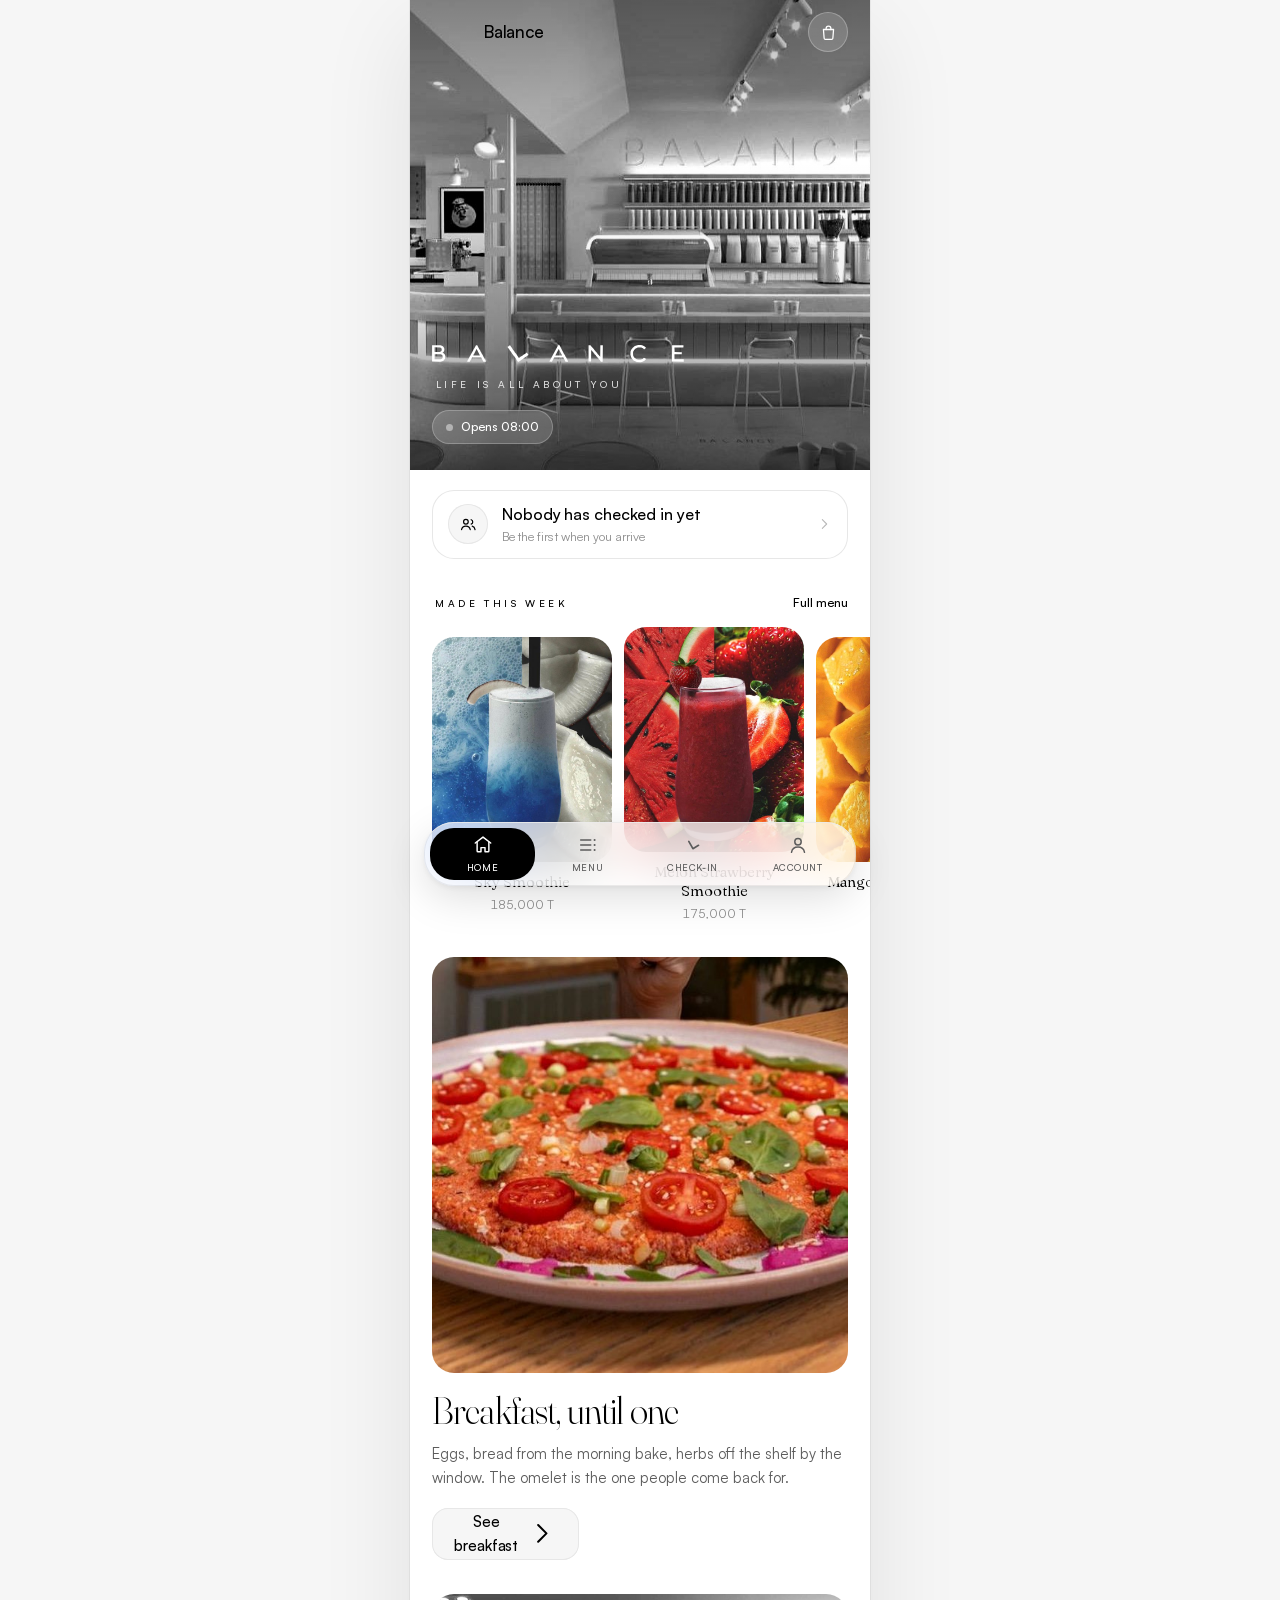
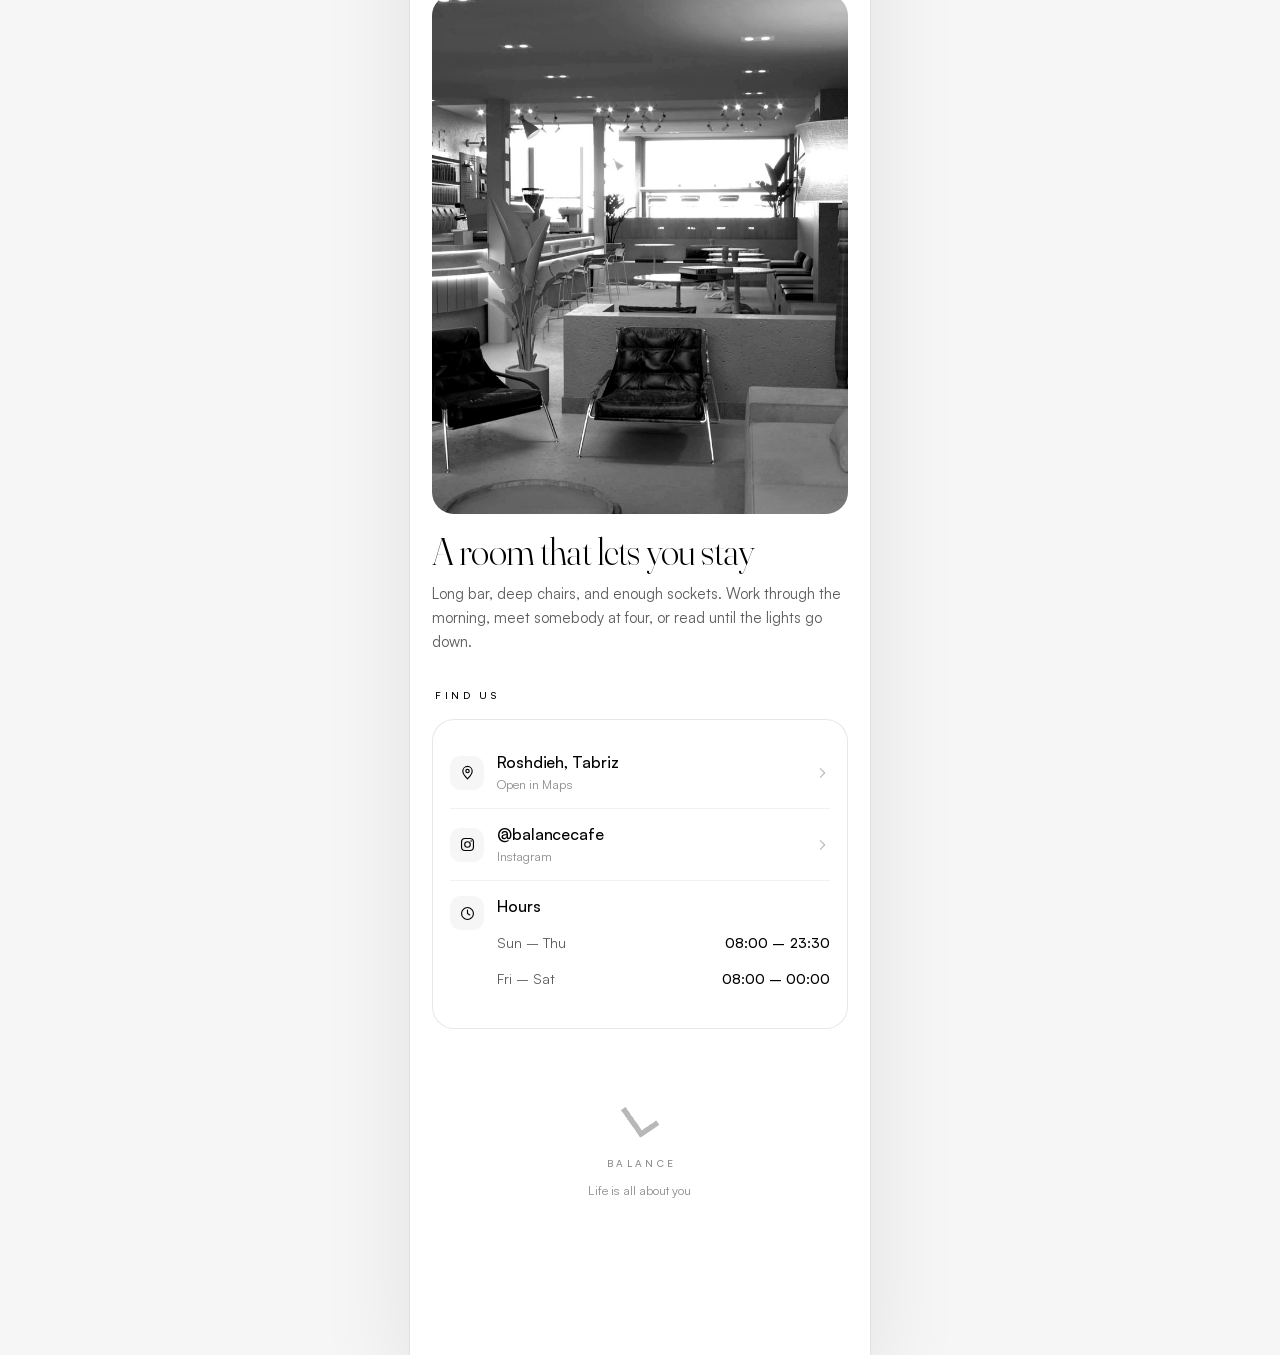
==== index.html @ b6f6a060 "Balance café PWA — menu, ordering, live check-in Monochrome interface with the client's photography " ====
<!doctype html>
<html lang="en">
<head>
<meta charset="utf-8">
<meta name="viewport" content="width=device-width, initial-scale=1, viewport-fit=cover">
<title>Balance — Roshdieh, Tabriz</title>
<meta name="description" content="Balance — coffee and breakfast in Roshdieh, Tabriz. See the menu, order from your table, and check in when you arrive.">

<meta name="theme-color" content="#ffffff">
<meta name="color-scheme" content="light">
<meta name="apple-mobile-web-app-capable" content="yes">
<meta name="mobile-web-app-capable" content="yes">
<meta name="apple-mobile-web-app-status-bar-style" content="default">
<meta name="apple-mobile-web-app-title" content="Balance">
<meta name="format-detection" content="telephone=no">

<link rel="manifest" href="manifest.webmanifest">
<link rel="icon" href="assets/icons/icon-48.png" sizes="48x48" type="image/png">
<link rel="icon" href="assets/icons/icon-192.png" sizes="192x192" type="image/png">
<link rel="apple-touch-icon" href="assets/icons/apple-touch-icon.png">

<meta property="og:type" content="website">
<meta property="og:site_name" content="Balance">
<meta property="og:title" content="Balance — Roshdieh, Tabriz">
<meta property="og:description" content="Coffee, breakfast and a room that lets you stay. Order from your table and check in when you arrive.">
<meta property="og:image" content="assets/brand/og.jpg">
<meta name="twitter:card" content="summary_large_image">

<link rel="preload" as="font" type="font/woff2" crossorigin href="assets/fonts/satoshi-400.woff2">
<link rel="preload" as="font" type="font/woff2" crossorigin href="assets/fonts/satoshi-500.woff2">
<link rel="preload" as="font" type="font/woff2" crossorigin href="assets/fonts/fraunces-latin.woff2">
<link rel="preload" as="image" href="assets/photos/interior-bar@2x.jpg">
<link rel="stylesheet" href="css/app.css">

<style>
  /* Holds a plain white field until the shell mounts, so the first frame is
     the brand rather than a flash of unstyled list. */
  #boot{
    position:fixed;inset:0;z-index:300;background:#fff;
    display:grid;place-items:center;
    transition:opacity .45s ease,visibility .45s;
  }
  #boot i{
    display:block;width:34px;height:34px;border-radius:50%;
    border:1.5px solid #eee;border-top-color:#000;
    animation:bootspin .9s linear infinite;
  }
  @keyframes bootspin{to{transform:rotate(360deg)}}
  html.booted #boot{opacity:0;visibility:hidden}
  @media (prefers-reduced-motion:reduce){ #boot i{animation:none} }
</style>
</head>
<body>

<div id="boot" aria-hidden="true"><i></i></div>

<div id="shell">
  <main id="view"></main>
</div>

<noscript>
  <div style="padding:70px 24px;text-align:center;font-family:system-ui,sans-serif;color:#141414">
    <h1 style="font-weight:400;letter-spacing:.3em">BALANCE</h1>
    <p style="color:#5c5c5c">Please turn on JavaScript to see the menu and order.</p>
    <p style="color:#5c5c5c">Roshdieh, Tabriz &middot; 08:00 – 23:30</p>
    <p><a href="https://instagram.com/balancecafe" style="color:#000">@balancecafe</a></p>
  </div>
</noscript>

<script type="module" src="js/app.js"></script>
</body>
</html>
---- css/app.css ----
/* ==========================================================================
   BALANCE — Tabriz, Roshdieh
   A monochrome interface. The photography is the only colour in the product,
   and that is deliberate: black type, white paper, and the food in full colour.
   ========================================================================== */

/* ------------------------------------------------------------------ fonts */
@font-face{font-family:Satoshi;src:url(../assets/fonts/satoshi-400.woff2)format("woff2");
  font-weight:400;font-style:normal;font-display:swap}
@font-face{font-family:Satoshi;src:url(../assets/fonts/satoshi-500.woff2)format("woff2");
  font-weight:500;font-style:normal;font-display:swap}
@font-face{font-family:Satoshi;src:url(../assets/fonts/satoshi-700.woff2)format("woff2");
  font-weight:600 700;font-style:normal;font-display:swap}
@font-face{font-family:Fraunces;src:url(../assets/fonts/fraunces-latin.woff2)format("woff2");
  font-weight:100 900;font-style:normal;font-display:swap}

/* ------------------------------------------------------------------ tokens */
:root{
  --ink:#000;
  --body:#141414;
  --grey-1:#5c5c5c;
  --grey-2:#8c8c8c;
  --grey-3:#b8b8b8;
  --line:#e7e7e7;
  --line-2:#f0f0f0;
  --surface:#f6f6f6;
  --paper:#fff;

  --sans:Satoshi,-apple-system,BlinkMacSystemFont,"SF Pro Text",system-ui,sans-serif;
  --serif:Fraunces,"Times New Roman",Georgia,serif;

  --gutter:22px;
  --shell:460px;

  --r-sm:10px; --r-md:16px; --r-lg:22px; --r-xl:30px;

  --safe-b:env(safe-area-inset-bottom,0px);
  --safe-t:env(safe-area-inset-top,0px);
  --tabbar-h:64px;
  --bar-h:calc(var(--safe-t) + 64px);
  /* everything that must clear the floating tab pill measures from here */
  --dock:calc(var(--tabbar-h) + var(--safe-b) + 22px);

  --glass-bg:rgba(255,255,255,.70);
  --glass-edge:rgba(255,255,255,.85);
  --glass-line:rgba(0,0,0,.07);
  --glass-blur:blur(26px) saturate(180%);

  --shadow-1:0 1px 2px rgba(0,0,0,.05);
  --shadow-2:0 6px 20px rgba(0,0,0,.07),0 1px 2px rgba(0,0,0,.05);
  --shadow-3:0 12px 40px rgba(0,0,0,.13),0 2px 6px rgba(0,0,0,.06);
}

/* ------------------------------------------------------------------- reset */
*,*::before,*::after{box-sizing:border-box}
html{-webkit-text-size-adjust:100%;text-size-adjust:100%}
body{
  margin:0;background:var(--surface);color:var(--body);
  font:400 15px/1.55 var(--sans);letter-spacing:0;
  -webkit-font-smoothing:antialiased;-moz-osx-font-smoothing:grayscale;
  overscroll-behavior-y:none;
}
h1,h2,h3,h4,p,figure,ul,ol{margin:0;padding:0}
ul,ol{list-style:none}
img,svg{display:block;max-width:100%}
button,input,textarea,select{font:inherit;color:inherit;margin:0}
button{background:none;border:0;padding:0;cursor:pointer;-webkit-tap-highlight-color:transparent}
a{color:inherit;text-decoration:none;-webkit-tap-highlight-color:transparent}
:focus-visible{outline:2px solid var(--ink);outline-offset:3px;border-radius:4px}
::selection{background:var(--ink);color:#fff}

/* ------------------------------------------------------------------- shell */
/* On a phone the app is the page. On a desktop it sits in a calm surround
   rather than stretching a tab bar across 1600px. */
#shell{
  position:relative;width:100%;max-width:var(--shell);margin:0 auto;
  min-height:100svh;background:var(--paper);
  box-shadow:0 0 0 1px rgba(0,0,0,.05),0 30px 90px rgba(0,0,0,.09);
  overflow-x:clip;
}
@media (min-width:520px){ body{padding:0} #shell{min-height:100svh} }

#view{padding-bottom:calc(var(--dock) + 26px);transition:padding-bottom .3s ease}
/* While the order dock is up it eats another band of the screen. */
#shell[data-dock="1"] #view{padding-bottom:calc(var(--dock) + 94px)}
/* Every screen but Home starts below the bar; Home runs its hero underneath. */
#shell:not([data-hero="1"]) #view{padding-top:var(--bar-h)}

/* ------------------------------------------------------------------ typography */
.display{
  font-family:var(--serif);font-weight:300;color:var(--ink);
  font-size:clamp(30px,8.6vw,38px);line-height:1.06;letter-spacing:-.022em;
  font-variation-settings:"opsz" 120,"wght" 300;
}
.title{font-size:21px;line-height:1.2;letter-spacing:-.014em;font-weight:500;color:var(--ink)}
.headline{font-size:16px;line-height:1.3;letter-spacing:-.006em;font-weight:500;color:var(--ink)}
.body{font-size:15px;line-height:1.6;color:var(--grey-1)}
.caption{font-size:12.5px;line-height:1.45;letter-spacing:.004em;color:var(--grey-2)}

/* The wide-tracked label is the logo's voice, reused as a system element. */
.label{
  font-size:10px;font-weight:500;text-transform:uppercase;
  letter-spacing:.34em;text-indent:.34em;color:var(--grey-2);
}
.label--ink{color:var(--ink)}

.serif{font-family:var(--serif);font-weight:300;font-variation-settings:"opsz" 40,"wght" 320}

/* Tabular figures keep prices and timers from shifting width as they change. */
.num{font-variant-numeric:tabular-nums;font-feature-settings:"tnum" 1}

/* ------------------------------------------------------------------ layout */
.pad{padding-inline:var(--gutter)}
.stack>*+*{margin-top:var(--gap,14px)}
.row{display:flex;align-items:center;gap:12px}
.row--between{justify-content:space-between}
.grow{flex:1;min-width:0}
.truncate{overflow:hidden;text-overflow:ellipsis;white-space:nowrap}
.hr{height:1px;background:var(--line);border:0}
.section{padding-block:34px}
.section+.section{padding-top:0}

.sect-head{display:flex;align-items:baseline;justify-content:space-between;gap:14px;margin-bottom:16px}

/* ------------------------------------------------------------------ header */
.appbar{
  position:fixed;top:0;left:50%;transform:translateX(-50%);
  width:100%;max-width:var(--shell);z-index:60;
  padding:calc(var(--safe-t) + 12px) var(--gutter) 12px;
  display:flex;align-items:center;gap:12px;
  /* Heavier than the tab bar: this one has to carry text over photography. */
  background:rgba(255,255,255,.82);backdrop-filter:var(--glass-blur);
  -webkit-backdrop-filter:var(--glass-blur);
  /* Scroll edge effect, not a hard rule — the line only earns its keep once
     content is actually passing underneath. */
  border-bottom:1px solid transparent;
  transition:border-color .25s ease,background .25s ease;
}
.appbar[data-scrolled="1"]{border-bottom-color:var(--glass-line)}
.appbar[data-hero="1"]:not([data-scrolled="1"]){
  background:transparent;backdrop-filter:none;-webkit-backdrop-filter:none;
}
.appbar[data-hero="1"]:not([data-scrolled="1"]) .gbtn{
  color:#fff;background:rgba(255,255,255,.15);
  box-shadow:inset 0 0 0 1px rgba(255,255,255,.26);
}
.appbar[data-hero="1"]:not([data-scrolled="1"]) .gbtn__badge{
  background:#fff;color:var(--ink);box-shadow:0 0 0 2px rgba(0,0,0,.22);
}
.appbar__title{
  flex:1;min-width:0;font-size:17px;font-weight:500;letter-spacing:-.01em;color:var(--ink);
  opacity:0;transform:translateY(6px);transition:opacity .28s ease,transform .28s ease;
}
.appbar[data-scrolled="1"] .appbar__title{opacity:1;transform:none}
.appbar__mark{display:block;width:104px;color:var(--ink);flex:none}
.appbar__mark svg{width:100%;height:auto}

/* round glass control, used for back and bag */
.gbtn{
  width:40px;height:40px;flex:none;border-radius:50%;
  display:grid;place-items:center;position:relative;color:var(--ink);
  background:rgba(255,255,255,.6);
  box-shadow:inset 0 0 0 1px var(--glass-line);
  backdrop-filter:blur(14px) saturate(160%);-webkit-backdrop-filter:blur(14px) saturate(160%);
  transition:transform .12s ease,background .2s ease;
}
.gbtn:active{transform:scale(.9);background:rgba(0,0,0,.06)}
/* The circle is 40px; the finger gets 50px. */
.gbtn::after{content:"";position:absolute;inset:-5px;border-radius:50%}
.gbtn svg{width:19px;height:19px}
.gbtn__badge{
  position:absolute;top:-3px;right:-3px;min-width:18px;height:18px;padding:0 5px;
  border-radius:9px;background:var(--ink);color:#fff;
  font-size:10.5px;font-weight:700;line-height:18px;text-align:center;
  box-shadow:0 0 0 2px var(--paper);
  animation:pop .34s cubic-bezier(.2,1.5,.4,1);
}
@keyframes pop{0%{transform:scale(.4)}100%{transform:scale(1)}}

/* ------------------------------------------------------------- tab bar */
.tabbar{
  position:fixed;left:50%;bottom:calc(var(--safe-b) + 14px);
  transform:translateX(-50%);
  width:min(calc(var(--shell) - 28px),calc(100vw - 28px));
  height:var(--tabbar-h);z-index:80;
  display:grid;grid-template-columns:repeat(4,1fr);align-items:center;
  padding:6px;border-radius:var(--r-xl);
  background:var(--glass-bg);
  backdrop-filter:var(--glass-blur);-webkit-backdrop-filter:var(--glass-blur);
  box-shadow:var(--shadow-3),inset 0 0 0 1px var(--glass-line),
             inset 0 1px 0 var(--glass-edge);
  isolation:isolate;
}
/* the black pill that travels between tabs */
.tabbar__pill{
  position:absolute;top:6px;bottom:6px;left:0;width:0;
  border-radius:calc(var(--r-xl) - 6px);background:var(--ink);
  z-index:-1;will-change:transform,width;
}
.tab{
  position:relative;height:100%;border-radius:calc(var(--r-xl) - 6px);
  display:flex;flex-direction:column;align-items:center;justify-content:center;gap:4px;
  color:var(--grey-1);transition:color .22s ease;
}
.tab[aria-selected="true"]{color:#fff}
.tab__icon{width:22px;height:22px;transition:transform .2s cubic-bezier(.2,.9,.3,1)}
.tab:active .tab__icon{transform:scale(.86)}
.tab[aria-selected="true"] .tab__icon{transform:translateY(-.5px)}
.tab__label{font-size:9.5px;font-weight:500;letter-spacing:.055em;text-transform:uppercase}
.tab__dot{
  position:absolute;top:9px;right:calc(50% - 17px);width:6px;height:6px;border-radius:50%;
  background:var(--ink);box-shadow:0 0 0 2px rgba(255,255,255,.9);
}
.tab[aria-selected="true"] .tab__dot{background:#fff;box-shadow:0 0 0 2px var(--ink)}

/* --------------------------------------------------------- order dock */
/* Rises above the tab pill when the bag has something in it — the same idea
   as a now-playing bar: always reachable, never in the way. */
.dock{
  position:fixed;left:50%;bottom:calc(var(--safe-b) + 14px + var(--tabbar-h) + 10px);
  transform:translateX(-50%) translateY(140%);
  width:min(calc(var(--shell) - 28px),calc(100vw - 28px));
  z-index:79;border-radius:var(--r-lg);overflow:hidden;
  background:var(--ink);color:#fff;box-shadow:var(--shadow-3);
  display:flex;align-items:center;gap:12px;padding:12px 16px;
  transition:transform .42s cubic-bezier(.22,1,.28,1),opacity .3s ease;
  opacity:0;pointer-events:none;
}
.dock[data-open="1"]{transform:translateX(-50%) translateY(0);opacity:1;pointer-events:auto}
.dock__count{
  width:26px;height:26px;border-radius:50%;background:#fff;color:var(--ink);flex:none;
  display:grid;place-items:center;font-size:12px;font-weight:700;
}
.dock__go{display:flex;align-items:center;gap:6px;font-size:13px;font-weight:500;opacity:.9}
.dock:active{transform:translateX(-50%) scale(.985)}

/* ------------------------------------------------------------------ buttons */
.btn{
  display:inline-flex;align-items:center;justify-content:center;gap:8px;
  height:52px;padding:0 22px;border-radius:var(--r-md);
  font-size:15px;font-weight:500;letter-spacing:-.005em;
  transition:transform .12s ease,opacity .2s ease,background .2s ease;
  user-select:none;
}
.btn:active{transform:scale(.975)}
.btn--primary{background:var(--ink);color:#fff}
.btn--ghost{background:var(--surface);color:var(--ink);box-shadow:inset 0 0 0 1px var(--line)}
.btn--full{width:100%}
.btn[disabled]{opacity:.35;pointer-events:none}
.btn--sm{height:40px;padding:0 16px;font-size:13.5px;border-radius:var(--r-sm)}

/* pressable surface used by every tappable card and row */
.press{transition:transform .13s cubic-bezier(.2,.9,.3,1),background .18s ease}
.press:active{transform:scale(.985)}

/* ------------------------------------------------------------------ chips */
.chips{
  display:flex;gap:8px;overflow-x:auto;scrollbar-width:none;
  padding-inline:var(--gutter);scroll-padding-inline:var(--gutter);
  -webkit-overflow-scrolling:touch;
}
.chips::-webkit-scrollbar{display:none}
.chip{
  flex:none;height:36px;padding:0 15px;border-radius:18px;
  font-size:13px;font-weight:500;letter-spacing:-.003em;color:var(--grey-1);
  background:var(--surface);box-shadow:inset 0 0 0 1px var(--line);
  display:inline-flex;align-items:center;
  transition:transform .13s ease,background .2s ease,color .2s ease,box-shadow .2s ease;
}
.chip:active{transform:scale(.94)}
.chip[aria-pressed="true"]{background:var(--ink);color:#fff;box-shadow:none}

/* The category rail parks directly under the app bar, never behind it. */
.menurail{
  position:sticky;top:var(--bar-h);z-index:50;padding-block:10px;
  background:rgba(255,255,255,.82);
  backdrop-filter:var(--glass-blur);-webkit-backdrop-filter:var(--glass-blur);
  border-bottom:1px solid var(--glass-line);
}

/* ------------------------------------------------------------------ cards */
.card{background:var(--paper);border-radius:var(--r-lg);box-shadow:inset 0 0 0 1px var(--line)}
.card--pad{padding:18px}
.tile{border-radius:var(--r-lg);overflow:hidden;background:var(--surface);position:relative}
.tile img{width:100%;height:100%;object-fit:cover}

/* skeleton shimmer while a photo decodes */
.ph{background:var(--surface);position:relative;overflow:hidden}
.ph::after{
  content:"";position:absolute;inset:0;transform:translateX(-100%);
  background:linear-gradient(90deg,transparent,rgba(0,0,0,.045),transparent);
  animation:shimmer 1.5s infinite;
}
@keyframes shimmer{100%{transform:translateX(100%)}}
img.fade{opacity:0;transition:opacity .5s ease}
img.fade.in{opacity:1}

/* ------------------------------------------------------------------ hero */
.hero{position:relative;isolation:isolate}
.hero__img{width:100%;height:min(64svh,470px);min-height:310px;
  object-fit:cover;object-position:50% 48%}
.hero::after{
  content:"";position:absolute;inset:0;z-index:1;pointer-events:none;
  background:linear-gradient(180deg,rgba(0,0,0,.30) 0%,rgba(0,0,0,0) 34%,
             rgba(0,0,0,.05) 62%,rgba(0,0,0,.62) 100%);
}
.hero__body{
  position:absolute;left:0;right:0;bottom:0;z-index:2;
  padding:0 var(--gutter) 26px;color:#fff;
}
.hero__mark{display:block;width:min(72%,252px);color:#fff;margin-bottom:14px}
.hero__mark svg{width:100%;height:auto}
.hero__tag{
  font-size:10px;font-weight:500;letter-spacing:.36em;text-indent:.36em;
  text-transform:uppercase;color:rgba(255,255,255,.82);
}

/* live open/closed status */
.status{
  display:inline-flex;align-items:center;gap:8px;height:34px;padding:0 14px;
  border-radius:17px;background:rgba(255,255,255,.16);color:#fff;
  backdrop-filter:blur(12px) saturate(160%);-webkit-backdrop-filter:blur(12px) saturate(160%);
  box-shadow:inset 0 0 0 1px rgba(255,255,255,.24);
  font-size:12.5px;font-weight:500;letter-spacing:-.002em;
}
.status__dot{width:7px;height:7px;border-radius:50%;background:#fff;flex:none}
.status__dot--live{animation:breathe 2.6s ease-in-out infinite}
@keyframes breathe{0%,100%{opacity:1;transform:scale(1)}50%{opacity:.4;transform:scale(.8)}}
.status--closed .status__dot{background:rgba(255,255,255,.45);animation:none}

/* ------------------------------------------------------------ menu list */
.mrow{display:flex;gap:14px;align-items:flex-start;padding:15px 0;width:100%;text-align:left}
.mrow+.mrow{border-top:1px solid var(--line-2)}
.mrow__thumb{width:66px;height:66px;flex:none;border-radius:14px;overflow:hidden;background:var(--surface)}
.mrow__thumb img{width:100%;height:100%;object-fit:cover}
.mrow__name{
  font-family:var(--serif);font-weight:350;font-size:17px;line-height:1.22;
  letter-spacing:-.006em;color:var(--ink);font-variation-settings:"opsz" 36,"wght" 360;
}
.mrow__desc{margin-top:4px;font-size:12.5px;line-height:1.45;color:var(--grey-2)}
.mrow__price{font-size:13.5px;font-weight:500;color:var(--ink);white-space:nowrap;padding-top:2px}
.mrow__add{
  width:30px;height:30px;border-radius:50%;flex:none;display:grid;place-items:center;
  background:var(--surface);color:var(--ink);box-shadow:inset 0 0 0 1px var(--line);
  transition:transform .14s cubic-bezier(.2,.9,.3,1),background .2s ease,color .2s ease;
}
.mrow__add:active{transform:scale(.85);background:var(--ink);color:#fff}
.mrow__add svg{width:14px;height:14px}
.mrow[data-soldout="1"]{opacity:.42;pointer-events:none}

.tagline{font-size:9.5px;font-weight:500;letter-spacing:.2em;text-transform:uppercase;color:var(--grey-3)}

/* horizontal feature rail */
.rail{
  display:flex;gap:12px;overflow-x:auto;scroll-snap-type:x mandatory;
  padding-inline:var(--gutter);scroll-padding-inline:var(--gutter);
  scrollbar-width:none;-webkit-overflow-scrolling:touch;
}
.rail::-webkit-scrollbar{display:none}
.rail>*{scroll-snap-align:start;flex:none}
.fcard{width:180px}
.fcard__img{width:180px;aspect-ratio:4/5;border-radius:var(--r-lg);overflow:hidden;background:var(--surface)}
.fcard__img img{width:100%;height:100%;object-fit:cover}
.fcard__name{
  margin-top:11px;font-family:var(--serif);font-size:15px;font-weight:350;line-height:1.25;
  color:var(--ink);font-variation-settings:"opsz" 30,"wght" 360;
}
.fcard__price{margin-top:3px;font-size:12.5px;color:var(--grey-2)}

/* ------------------------------------------------------------- check-in */
.ci-toggle{
  position:relative;width:100%;aspect-ratio:1/.56;border-radius:28px;overflow:hidden;
  background:var(--surface);box-shadow:inset 0 0 0 1px var(--line);
  display:grid;place-items:center;
  transition:box-shadow .3s ease;
  -webkit-tap-highlight-color:transparent;
}
.ci-toggle__fill{
  position:absolute;inset:0;background:var(--ink);border-radius:28px;
  transform:scale(.2);opacity:0;
  transition:transform .55s cubic-bezier(.2,1,.3,1),opacity .32s ease;
}
.ci-toggle[data-on="1"] .ci-toggle__fill{transform:scale(1);opacity:1}
.ci-toggle__body{position:relative;z-index:1;display:grid;place-items:center;gap:12px;text-align:center;padding:20px}
.ci-toggle__mark{display:block;width:52px;color:var(--ink);
  transition:color .35s ease,transform .5s cubic-bezier(.2,1.4,.4,1)}
.ci-toggle__mark svg{width:100%;height:auto}
.ci-toggle[data-on="1"] .ci-toggle__mark{color:#fff;transform:scale(1.08)}
.ci-toggle__text{font-size:11px;font-weight:500;letter-spacing:.3em;text-indent:.3em;
  text-transform:uppercase;color:var(--grey-1);transition:color .35s ease}
.ci-toggle[data-on="1"] .ci-toggle__text{color:rgba(255,255,255,.9)}
.ci-toggle__since{font-size:12.5px;color:var(--grey-2);transition:color .35s ease}
.ci-toggle[data-on="1"] .ci-toggle__since{color:rgba(255,255,255,.65)}
.ci-toggle:active{transform:scale(.985)}

.avatar{
  width:40px;height:40px;border-radius:50%;flex:none;display:grid;place-items:center;
  background:var(--surface);box-shadow:inset 0 0 0 1px var(--line);
  font-size:13px;font-weight:600;color:var(--ink);letter-spacing:.01em;
}
.avatar--me{background:var(--ink);color:#fff;box-shadow:none}
.avatar--sm{width:30px;height:30px;font-size:11px}
.avatar svg{width:18px;height:18px}
.avatar--sm svg{width:14px;height:14px}
.stackavatars{display:flex}
.stackavatars .avatar{margin-left:-10px;box-shadow:0 0 0 2px var(--paper),inset 0 0 0 1px var(--line)}
.stackavatars .avatar:first-child{margin-left:0}
.stackavatars .avatar--me{box-shadow:0 0 0 2px var(--paper)}

.person{display:flex;align-items:center;gap:12px;padding:11px 0}
.person+.person{border-top:1px solid var(--line-2)}
.person__name{font-size:14.5px;font-weight:500;color:var(--ink);letter-spacing:-.005em}
.person__meta{font-size:12px;color:var(--grey-2);margin-top:1px}
.person__tag{
  font-size:10.5px;font-weight:500;letter-spacing:.06em;text-transform:uppercase;
  color:var(--grey-1);background:var(--surface);border-radius:8px;padding:4px 8px;flex:none;
  box-shadow:inset 0 0 0 1px var(--line);
}

/* ------------------------------------------------------------------ sheet */
.scrim{
  position:fixed;inset:0;z-index:100;background:rgba(0,0,0,.42);
  opacity:0;transition:opacity .34s ease;
  backdrop-filter:blur(2px);-webkit-backdrop-filter:blur(2px);
}
.scrim[data-open="1"]{opacity:1}
.sheet{
  position:fixed;left:50%;bottom:0;z-index:101;
  width:100%;max-width:var(--shell);
  transform:translateX(-50%) translateY(100%);
  background:var(--paper);border-radius:26px 26px 0 0;
  box-shadow:0 -12px 44px rgba(0,0,0,.2);
  max-height:min(92svh,860px);display:flex;flex-direction:column;
  will-change:transform;touch-action:none;
}
.sheet__grip{padding:10px 0 4px;display:grid;place-items:center;flex:none;cursor:grab}
.sheet__grip i{display:block;width:38px;height:5px;border-radius:3px;background:var(--line)}
.sheet__scroll{overflow-y:auto;-webkit-overflow-scrolling:touch;overscroll-behavior:contain;
  padding-bottom:calc(var(--safe-b) + 18px);touch-action:pan-y}
.sheet__foot{
  flex:none;padding:12px var(--gutter) calc(var(--safe-b) + 14px);
  background:var(--glass-bg);backdrop-filter:var(--glass-blur);
  -webkit-backdrop-filter:var(--glass-blur);border-top:1px solid var(--glass-line);
}

/* option pickers inside the sheet */
.opts{display:flex;flex-wrap:wrap;gap:8px}
.opt{
  height:40px;padding:0 15px;border-radius:12px;font-size:13.5px;font-weight:500;
  background:var(--surface);color:var(--grey-1);box-shadow:inset 0 0 0 1px var(--line);
  display:inline-flex;align-items:center;gap:7px;
  transition:transform .13s ease,background .2s,color .2s,box-shadow .2s;
}
.opt:active{transform:scale(.95)}
.opt[aria-pressed="true"]{background:var(--ink);color:#fff;box-shadow:none}
.opt__plus{font-size:11px;opacity:.6;font-variant-numeric:tabular-nums}

.stepper{display:inline-flex;align-items:center;gap:2px;background:var(--surface);
  border-radius:13px;padding:4px;box-shadow:inset 0 0 0 1px var(--line)}
.stepper button{width:34px;height:34px;border-radius:10px;display:grid;place-items:center;
  color:var(--ink);transition:background .18s ease,transform .12s ease}
.stepper button:active{background:rgba(0,0,0,.07);transform:scale(.92)}
.stepper button[disabled]{opacity:.3;pointer-events:none}
.stepper span{min-width:26px;text-align:center;font-size:15px;font-weight:600;
  font-variant-numeric:tabular-nums}

/* ------------------------------------------------------------------ forms */
.field{display:block}
.field__label{font-size:11px;font-weight:500;letter-spacing:.16em;text-transform:uppercase;
  color:var(--grey-2);margin-bottom:7px;display:block}
.input,textarea.input{
  width:100%;height:50px;padding:0 15px;border-radius:14px;border:0;
  background:var(--surface);box-shadow:inset 0 0 0 1px var(--line);
  font-size:15px;color:var(--ink);
  transition:box-shadow .2s ease,background .2s ease;
}
textarea.input{height:auto;padding:14px 15px;line-height:1.5;resize:none}
.input::placeholder{color:var(--grey-3)}
/* Focusing a field must not park it behind the tab bar or the app bar. */
.input,textarea.input,.opt,.chip{
  scroll-margin-bottom:calc(var(--dock) + 24px);
  scroll-margin-top:calc(var(--bar-h) + 70px);
}
.input:focus{outline:0;box-shadow:inset 0 0 0 1.5px var(--ink);background:var(--paper)}
.input[aria-invalid="true"]{box-shadow:inset 0 0 0 1.5px var(--ink);background:#fafafa}
.field__err{font-size:12px;color:var(--ink);margin-top:6px;font-weight:500}

.switch{
  width:50px;height:30px;border-radius:15px;background:var(--line);flex:none;position:relative;
  transition:background .28s cubic-bezier(.2,.9,.3,1);
}
.switch[aria-checked="true"]{background:var(--ink)}
.switch i{
  position:absolute;top:3px;left:3px;width:24px;height:24px;border-radius:50%;background:#fff;
  box-shadow:0 1px 3px rgba(0,0,0,.25);
  transition:transform .32s cubic-bezier(.2,1.3,.35,1),width .18s ease;
}
.switch[aria-checked="true"] i{transform:translateX(20px)}
.switch:active i{width:28px}
.switch[aria-checked="true"]:active i{transform:translateX(16px)}

/* --------------------------------------------------------------- list rows */
.lrow{display:flex;align-items:center;gap:13px;width:100%;padding:15px 0;text-align:left}
.lrow+.lrow{border-top:1px solid var(--line-2)}
.lrow__icon{width:34px;height:34px;border-radius:11px;flex:none;display:grid;place-items:center;
  background:var(--surface);color:var(--ink)}
.lrow__icon svg{width:17px;height:17px}
.lrow__chev{color:var(--grey-3);flex:none}
.lrow__chev svg{width:16px;height:16px}

/* ------------------------------------------------------------------ toast */
.toasts{
  position:fixed;left:50%;transform:translateX(-50%);
  bottom:calc(var(--dock) + 66px);z-index:120;
  width:min(calc(var(--shell) - 40px),calc(100vw - 40px));
  display:flex;flex-direction:column;gap:8px;pointer-events:none;
}
.toast{
  background:rgba(0,0,0,.9);color:#fff;border-radius:15px;padding:13px 16px;
  font-size:13.5px;font-weight:500;letter-spacing:-.004em;
  box-shadow:var(--shadow-3);
  backdrop-filter:blur(16px);-webkit-backdrop-filter:blur(16px);
  display:flex;align-items:center;gap:10px;
  animation:toastIn .46s cubic-bezier(.2,1.2,.3,1);
}
.toast[data-out="1"]{animation:toastOut .3s ease forwards}
@keyframes toastIn{from{transform:translateY(18px) scale(.94);opacity:0}}
@keyframes toastOut{to{transform:translateY(10px) scale(.97);opacity:0}}
.toast svg{width:16px;height:16px;flex:none;opacity:.9}

/* ------------------------------------------------------------------ misc */
.empty{padding:52px 20px;text-align:center}
.empty__mark{display:block;width:38px;margin:0 auto 18px;color:var(--grey-3)}
.empty__mark svg{width:100%;height:auto}

.receipt{
  background:var(--ink);color:#fff;border-radius:var(--r-lg);padding:24px;
  position:relative;overflow:hidden;
}
.receipt__code{
  font-family:var(--serif);font-size:44px;line-height:1;font-weight:300;letter-spacing:.03em;
  font-variation-settings:"opsz" 144,"wght" 300;font-variant-numeric:tabular-nums;
}
.receipt__mark{display:block;position:absolute;right:-14px;bottom:-18px;width:120px;
  color:rgba(255,255,255,.07)}
.receipt__mark svg{width:100%;height:auto}

.pillbar{display:inline-flex;background:var(--surface);border-radius:14px;padding:4px;
  box-shadow:inset 0 0 0 1px var(--line);gap:4px;width:100%}
.pillbar button{flex:1;height:40px;border-radius:11px;font-size:13.5px;font-weight:500;
  color:var(--grey-1);transition:background .22s ease,color .22s ease,transform .12s ease}
.pillbar button:active{transform:scale(.97)}
.pillbar button[aria-pressed="true"]{background:var(--ink);color:#fff}

.dl{display:flex;justify-content:space-between;gap:16px;font-size:14px;padding:7px 0}
.dl dt{color:var(--grey-1)}
.dl dd{margin:0;color:var(--ink);font-weight:500;text-align:right}
.dl--total{font-size:16px;padding-top:13px;border-top:1px solid var(--line);margin-top:7px}

.note{font-size:12.5px;line-height:1.5;color:var(--grey-2);background:var(--surface);
  border-radius:14px;padding:13px 15px}

/* view transition — enter along the axis of travel */
.viewin{animation:viewIn .34s cubic-bezier(.22,1,.32,1)}
@keyframes viewIn{from{opacity:0;transform:translateY(9px)}}

/* ------------------------------------------------------- a11y preferences */
@media (prefers-reduced-transparency:reduce){
  :root{--glass-bg:#fff;--glass-blur:none}
  .tabbar,.appbar,.gbtn,.sheet__foot{backdrop-filter:none;-webkit-backdrop-filter:none;background:#fff}
  .status{background:rgba(0,0,0,.55);backdrop-filter:none;-webkit-backdrop-filter:none}
}
@media (prefers-contrast:more){
  :root{--grey-1:#333;--grey-2:#4a4a4a;--grey-3:#6a6a6a;--line:#8a8a8a;--line-2:#9a9a9a}
  .tabbar,.appbar{background:#fff}
}
@media (prefers-reduced-motion:reduce){
  *,*::before,*::after{
    animation-duration:.01ms!important;animation-iteration-count:1!important;
    transition-duration:.01ms!important;scroll-behavior:auto!important;
  }
  .dock{transition:opacity .15s ease!important}
  .dock[data-open="1"]{transform:translateX(-50%)}
}
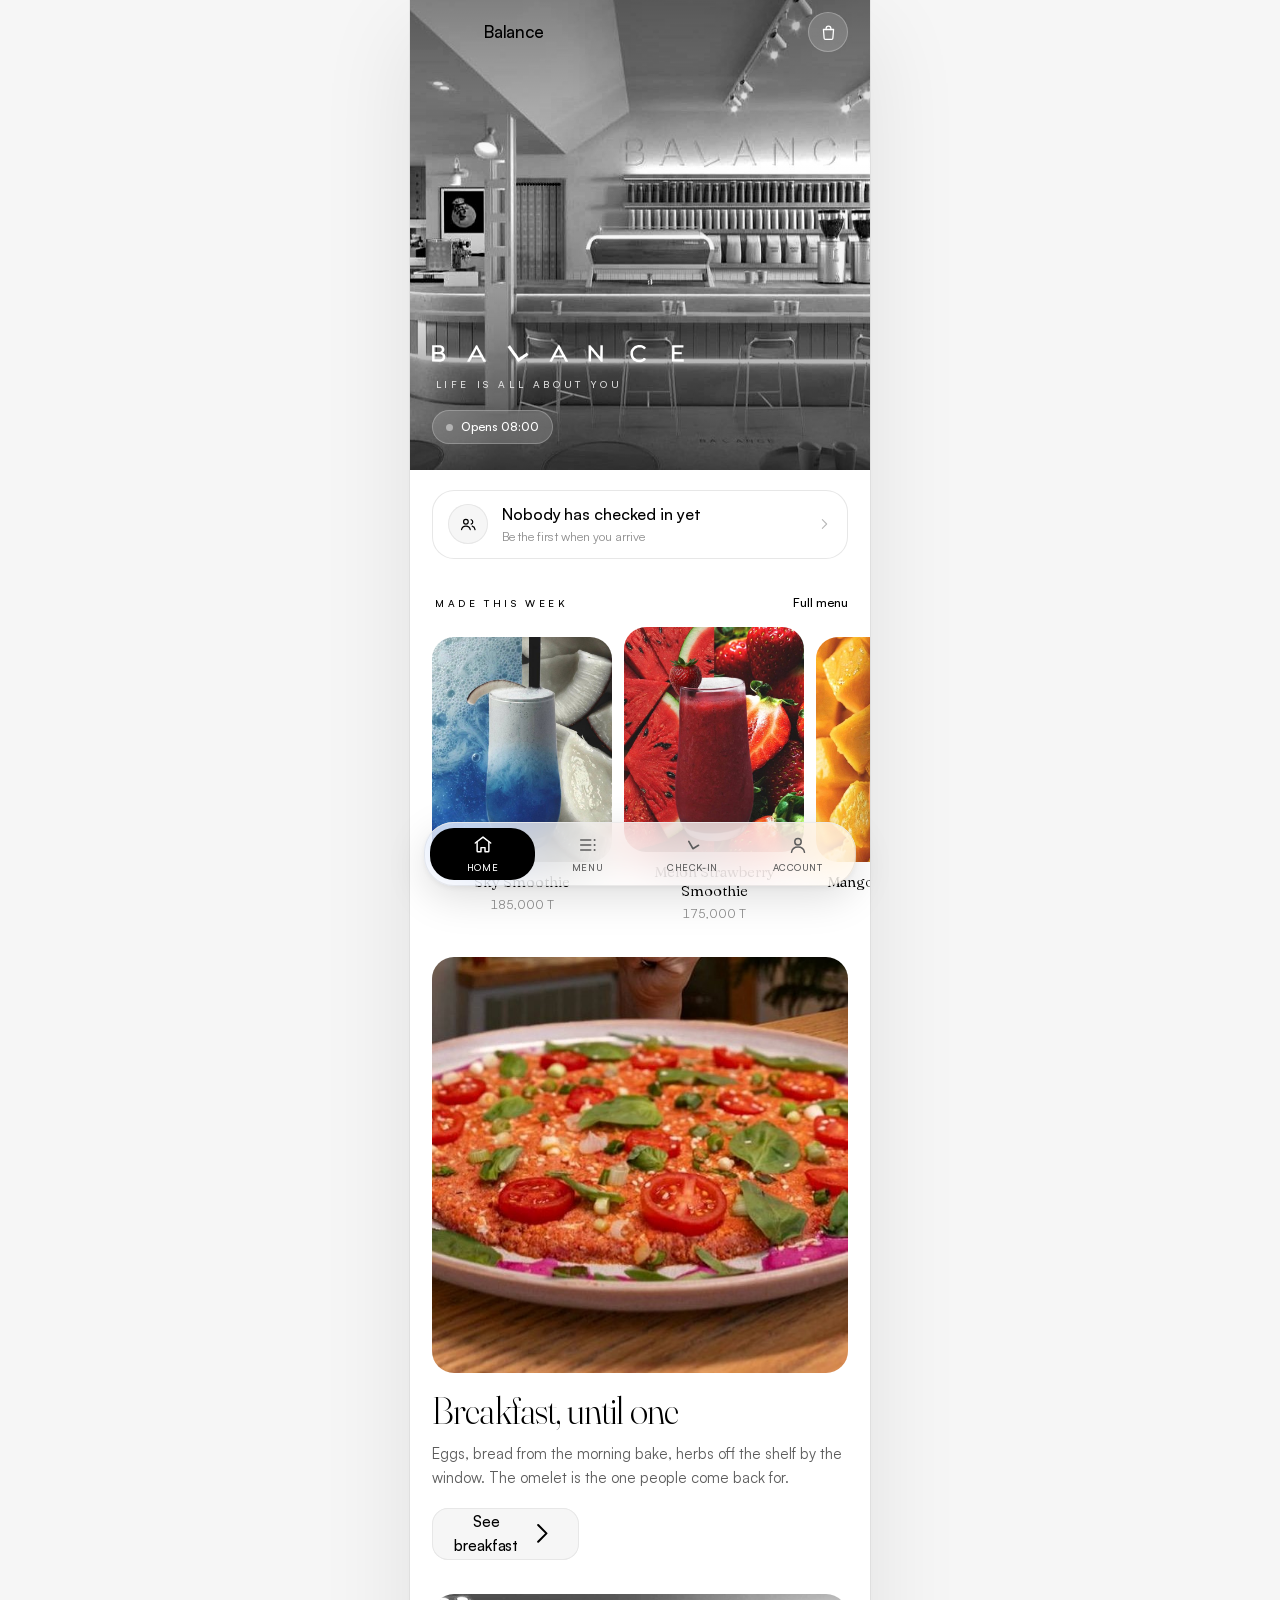
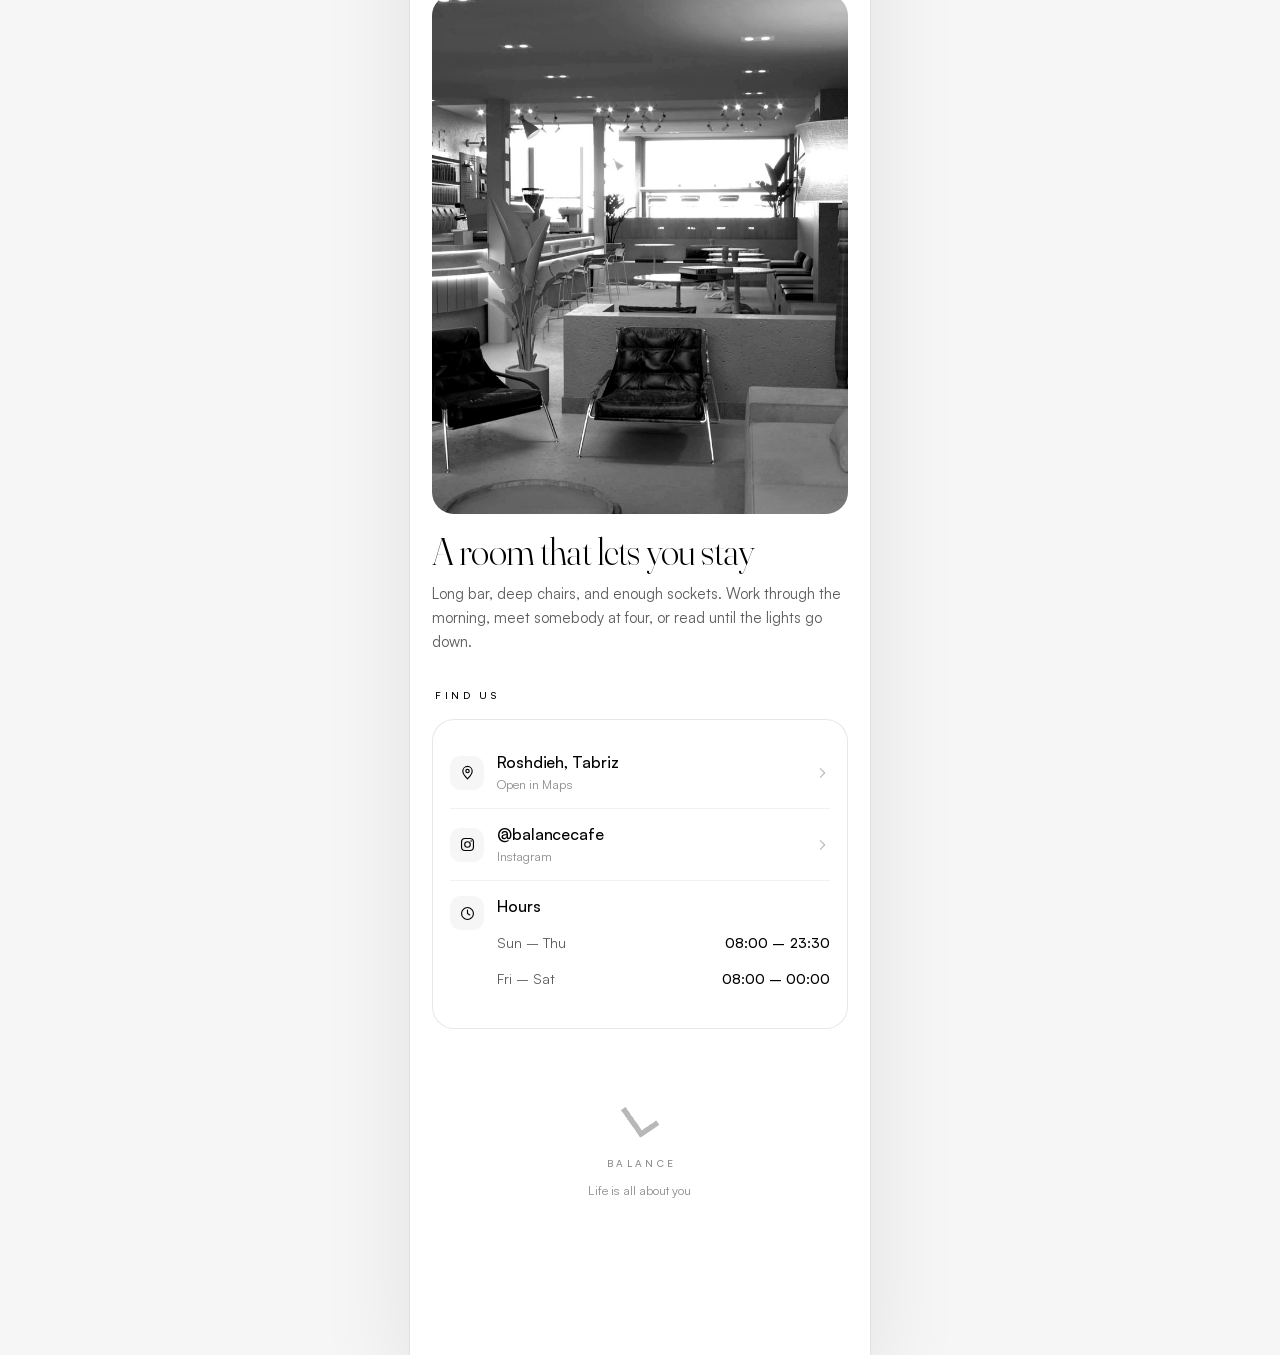
==== commit 0c40d881: "Write the mark instead of fading it: opening sequence, check-in flourish, one-hour check-in The trac" ====
--- a/index.html
+++ b/index.html
@@ -33,26 +33,39 @@
 <link rel="stylesheet" href="css/app.css">
 
 <style>
-  /* Holds a plain white field until the shell mounts, so the first frame is
-     the brand rather than a flash of unstyled list. */
+  /* The opening sequence: the tilted L writes itself, then the rest of the word
+     assembles around it. Inline so it can start before any stylesheet lands. */
   #boot{
-    position:fixed;inset:0;z-index:300;background:#fff;
-    display:grid;place-items:center;
-    transition:opacity .45s ease,visibility .45s;
+    position:fixed;inset:0;z-index:300;background:#fff;color:#000;
+    display:grid;place-items:center;overflow:hidden;
+    transition:opacity .5s cubic-bezier(.4,0,.2,1),visibility .5s;
   }
-  #boot i{
-    display:block;width:34px;height:34px;border-radius:50%;
-    border:1.5px solid #eee;border-top-color:#000;
-    animation:bootspin .9s linear infinite;
+  .boot__logo{
+    width:min(74vw,300px);will-change:transform;
+    opacity:0;transition:opacity .26s ease;
   }
-  @keyframes bootspin{to{transform:rotate(360deg)}}
-  html.booted #boot{opacity:0;visibility:hidden}
-  @media (prefers-reduced-motion:reduce){ #boot i{animation:none} }
+  .boot__logo.lit{opacity:1}
+  .boot__logo svg{width:100%;height:auto;display:block;overflow:visible}
+  .boot__logo .bl{opacity:0}
+  .boot__logo .bl.on{opacity:1}
+  html.booted #boot{
+    opacity:0!important;visibility:hidden;transform:scale(1.03);
+    transition:opacity .5s cubic-bezier(.4,0,.2,1),visibility .5s,
+               transform .5s cubic-bezier(.4,0,.2,1);
+  }
+  @media (prefers-reduced-motion:reduce){
+    .boot__logo{transform:none!important}
+    .boot__logo .bl{opacity:1;transition:none!important}
+  }
 </style>
 </head>
 <body>
 
-<div id="boot" aria-hidden="true"><i></i></div>
+<!-- The wordmark is inlined by scripts/build_assets.py so the opening frame
+     costs no round trip. Do not hand-edit between the markers. -->
+<div id="boot" aria-hidden="true">
+  <div class="boot__logo"><!--LOGO--><svg xmlns="http://www.w3.org/2000/svg" viewBox="0 0 1000 68" fill="currentColor" role="img" aria-label="BALANCE" data-mark="2" data-mark-pen="299.4,8.0 342.4,66.2 381.9,38.1" data-mark-weight="10.9"><path class="bl bl-0" fill-rule="evenodd" d="M0.00 0.62L33.12 0.62L41.25 3.75L45.62 7.50L48.75 15.00L48.75 20.62L45.62 27.50L41.25 31.25L44.38 31.88L50.62 37.50L53.12 44.38L51.88 53.75L46.25 61.25L40.62 64.38L32.50 66.25L0.00 65.62ZM10.00 56.25L33.75 56.88L37.50 55.62L41.88 51.25L41.88 42.50L38.75 38.75L33.75 36.88L10.62 36.25ZM10.00 26.88L11.88 28.12L31.25 27.50L36.88 23.75L38.12 21.25L38.12 15.62L36.88 13.12L32.50 10.00L10.00 9.38Z"/><path class="bl bl-1" fill-rule="evenodd" d="M174.38 0.62L179.38 0.62L186.88 15.62L190.62 20.62L194.38 29.38L195.62 30.00L198.12 36.25L199.38 36.88L208.75 56.25L210.00 56.88L213.75 64.38L213.12 66.25L203.75 66.25L195.00 50.00L158.75 50.00L149.38 66.25L139.38 66.25L141.25 60.62L142.50 60.00L150.00 44.38L151.25 43.75L153.75 37.50L155.00 36.88L157.50 30.62L158.75 30.00L161.88 22.50L163.12 21.88L165.62 15.62L166.88 15.00ZM175.00 18.75L166.25 36.25L165.00 36.88L163.75 41.25L190.00 41.25L177.50 16.88L176.25 16.25Z"/><path class="bl bl-2" fill-rule="evenodd" d="M308.75 0.62L310.62 1.88L314.38 8.75L316.25 10.00L321.25 18.75L326.25 24.38L328.75 29.38L330.62 30.62L330.62 31.88L333.75 35.00L344.38 51.25L348.12 50.00L349.38 48.12L360.00 41.88L361.25 40.00L370.00 35.00L375.00 30.62L377.50 30.62L380.00 35.62L381.88 36.88L382.50 40.00L344.38 66.25L340.62 66.88L326.25 45.00L324.38 43.75L323.12 40.62L321.25 39.38L320.00 36.25L318.12 35.00L315.62 30.00L313.75 28.75L311.25 23.75L309.38 22.50L306.88 17.50L299.38 8.12L301.25 5.62L302.50 5.62Z"/><path class="bl bl-3" fill-rule="evenodd" d="M500.62 0.62L506.25 1.25L525.00 37.50L526.25 38.12L530.62 48.12L531.88 48.75L540.00 65.00L539.38 66.25L530.00 66.25L521.25 50.00L485.00 50.00L475.62 66.25L465.62 65.62ZM501.25 18.75L489.38 41.25L516.25 41.25L503.75 16.88L502.50 16.25Z"/><path class="bl bl-4" fill-rule="evenodd" d="M621.25 0.62L628.75 0.62L630.00 1.88L630.00 3.12L643.75 18.12L643.75 19.38L646.88 21.88L649.38 26.25L656.25 33.12L656.25 34.38L663.12 41.25L663.12 42.50L666.25 45.00L667.50 47.50L668.12 1.25L678.12 0.62L677.50 66.25L670.62 66.25L668.75 64.38L666.25 60.00L661.88 56.25L661.88 55.00L658.12 51.88L658.12 50.62L655.00 48.12L655.00 46.88L651.88 44.38L649.38 40.00L645.00 36.25L645.00 35.00L641.88 32.50L641.88 31.25L638.12 28.12L638.12 26.88L631.88 20.00L631.25 65.62L621.25 65.62Z"/><path class="bl bl-5" fill-rule="evenodd" d="M818.12 0.00L828.75 0.00L834.38 1.25L842.50 5.00L848.75 10.00L848.75 11.88L843.12 16.88L841.25 16.88L837.50 13.12L830.62 10.00L816.88 10.00L806.88 15.00L802.50 19.38L798.75 26.25L797.50 31.88L798.75 42.50L802.50 49.38L811.88 56.88L818.12 58.75L827.50 58.75L836.25 55.62L841.25 50.62L848.75 55.00L848.75 57.50L843.12 62.50L835.62 66.25L828.75 68.12L813.12 67.50L800.00 61.25L791.88 51.88L787.50 40.00L788.12 25.62L790.62 18.75L795.00 13.75L795.00 12.50L805.00 4.38Z"/><path class="bl bl-6" fill-rule="evenodd" d="M953.12 0.62L998.12 1.25L998.12 8.75L996.88 10.00L962.50 10.00L963.12 28.12L991.88 28.75L991.25 36.88L962.50 36.88L962.50 56.88L999.38 56.88L999.38 66.25L952.50 65.62Z"/></svg><!--/LOGO--></div>
+</div>
 
 <div id="shell">
   <main id="view"></main>
--- a/css/app.css
+++ b/css/app.css
@@ -368,30 +368,85 @@
 .fcard__price{margin-top:3px;font-size:12.5px;color:var(--grey-2)}
 
 /* ------------------------------------------------------------- check-in */
+/* Pressing this floods the card with ink from wherever the finger landed, then
+   writes the mark in white — the same stroke the loading screen draws. */
 .ci-toggle{
-  position:relative;width:100%;aspect-ratio:1/.56;border-radius:28px;overflow:hidden;
+  position:relative;width:100%;aspect-ratio:1/.68;border-radius:30px;overflow:hidden;
   background:var(--surface);box-shadow:inset 0 0 0 1px var(--line);
-  display:grid;place-items:center;
-  transition:box-shadow .3s ease;
+  display:grid;place-items:center;isolation:isolate;
   -webkit-tap-highlight-color:transparent;
-}
-.ci-toggle__fill{
-  position:absolute;inset:0;background:var(--ink);border-radius:28px;
-  transform:scale(.2);opacity:0;
-  transition:transform .55s cubic-bezier(.2,1,.3,1),opacity .32s ease;
-}
-.ci-toggle[data-on="1"] .ci-toggle__fill{transform:scale(1);opacity:1}
-.ci-toggle__body{position:relative;z-index:1;display:grid;place-items:center;gap:12px;text-align:center;padding:20px}
-.ci-toggle__mark{display:block;width:52px;color:var(--ink);
-  transition:color .35s ease,transform .5s cubic-bezier(.2,1.4,.4,1)}
-.ci-toggle__mark svg{width:100%;height:auto}
-.ci-toggle[data-on="1"] .ci-toggle__mark{color:#fff;transform:scale(1.08)}
-.ci-toggle__text{font-size:11px;font-weight:500;letter-spacing:.3em;text-indent:.3em;
-  text-transform:uppercase;color:var(--grey-1);transition:color .35s ease}
-.ci-toggle[data-on="1"] .ci-toggle__text{color:rgba(255,255,255,.9)}
-.ci-toggle__since{font-size:12.5px;color:var(--grey-2);transition:color .35s ease}
-.ci-toggle[data-on="1"] .ci-toggle__since{color:rgba(255,255,255,.65)}
+  transition:transform .16s cubic-bezier(.2,.9,.3,1),box-shadow .4s ease;
+}
 .ci-toggle:active{transform:scale(.985)}
+.ci-toggle[data-on="1"]{box-shadow:inset 0 0 0 1px var(--ink)}
+
+.ci-ink{
+  position:absolute;border-radius:50%;background:var(--ink);
+  transform:scale(0);will-change:transform;z-index:0;pointer-events:none;
+}
+
+.ci-body{
+  position:relative;z-index:2;display:grid;place-items:center;gap:14px;
+  text-align:center;padding:18px;
+}
+
+.ci-glyph{position:relative;width:118px;height:118px;display:grid;place-items:center}
+.ci-mark{
+  display:block;width:56px;color:var(--ink);position:relative;z-index:2;
+  transition:color .3s ease;
+}
+.ci-mark svg{width:100%;height:auto;overflow:visible}
+.ci-toggle[data-on="1"] .ci-mark{color:#fff}
+
+/* One ring, pushed outward at the moment the check-in commits. */
+.ci-wave{
+  position:absolute;inset:6px;border-radius:50%;z-index:1;
+  border:1.5px solid rgba(255,255,255,.55);opacity:0;pointer-events:none;
+}
+.ci-wave.go{animation:ciWave .82s cubic-bezier(.16,.72,.3,1) forwards}
+@keyframes ciWave{
+  0%{transform:scale(.55);opacity:.9}
+  100%{transform:scale(2.3);opacity:0}
+}
+
+/* The hour, drawn as a ring that empties. */
+.ci-ring{
+  position:absolute;inset:0;width:100%;height:100%;z-index:1;
+  /* Arrives once the mark has landed, not while it is still being written. */
+  transform:rotate(-90deg);opacity:0;transition:opacity .5s ease .78s;
+}
+.ci-toggle[data-on="1"] .ci-ring{opacity:1}
+.ci-ring__track{stroke:rgba(255,255,255,.16)}
+.ci-ring__fill{
+  stroke:rgba(255,255,255,.82);
+  transition:stroke-dashoffset 1s linear;
+}
+
+.ci-text{
+  font-size:11px;font-weight:500;letter-spacing:.3em;text-indent:.3em;
+  text-transform:uppercase;color:var(--grey-1);transition:color .3s ease;
+}
+.ci-toggle[data-on="1"] .ci-text{color:#fff}
+.ci-sub{font-size:12.5px;color:var(--grey-2);transition:color .3s ease}
+.ci-toggle[data-on="1"] .ci-sub{color:rgba(255,255,255,.62)}
+
+/* The words step aside while the ink lands, then come back up. */
+.ci-text,.ci-sub{will-change:transform,opacity}
+.ci-body[data-settling="1"] .ci-text,
+.ci-body[data-settling="1"] .ci-sub{opacity:0;transform:translateY(6px)}
+.ci-body[data-settling="0"] .ci-text,
+.ci-body[data-settling="0"] .ci-sub{
+  opacity:1;transform:none;
+  transition:opacity .42s ease,transform .42s cubic-bezier(.22,1,.32,1);
+}
+.ci-body[data-settling="0"] .ci-sub{transition-delay:.07s}
+
+@media (prefers-reduced-motion:reduce){
+  .ci-ink{transition:none}
+  .ci-wave.go{animation:none}
+  .ci-body[data-settling="1"] .ci-text,
+  .ci-body[data-settling="1"] .ci-sub{opacity:1;transform:none}
+}
 
 .avatar{
   width:40px;height:40px;border-radius:50%;flex:none;display:grid;place-items:center;
